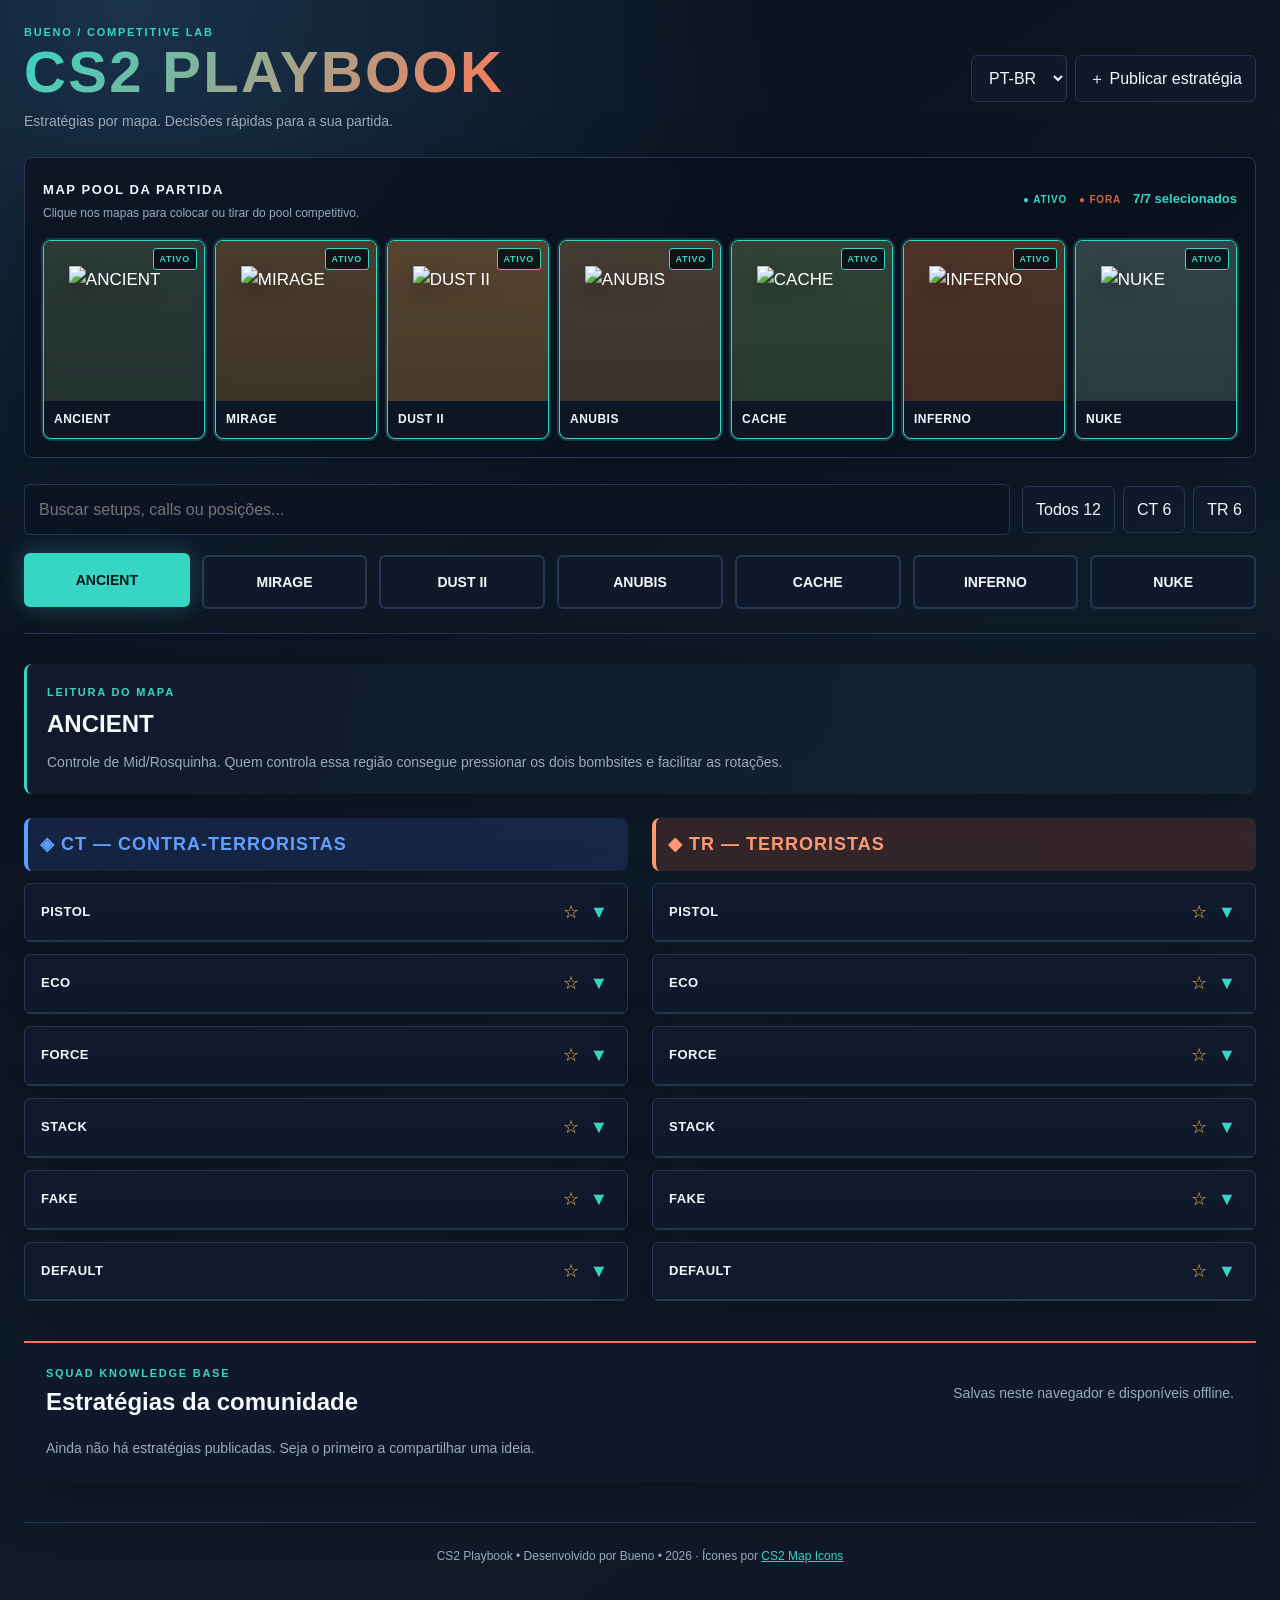
==== cs2-playbook.html @ 83766375 "Preparar site para GitHub Pages" ====
<!DOCTYPE html>
<html lang="pt-BR">
<head>
    <meta charset="UTF-8">
    <meta name="viewport" content="width=device-width, initial-scale=1.0">
    <title>CS2 Playbook</title>
    <style>
        * {
            margin: 0;
            padding: 0;
            box-sizing: border-box;
        }

        :root {
            --bg-dark: #0a0e27;
            --bg-card: #151b35;
            --border-color: #1e2847;
            --accent-blue: #00d4ff;
            --accent-red: #ff3355;
            --text-primary: #e0e0e0;
            --text-secondary: #a0a0a0;
            --ct-color: #4a7bff;
            --tr-color: #ff6b35;
        }

        body {
            font-family: -apple-system, BlinkMacSystemFont, 'Segoe UI', Roboto, Oxygen, Ubuntu, Cantarell, sans-serif;
            background: var(--bg-dark);
            color: var(--text-primary);
            line-height: 1.6;
            min-height: 100vh;
        }

        .container {
            max-width: 1400px;
            margin: 0 auto;
            padding: 24px;
        }

        header {
            margin-bottom: 40px;
            border-bottom: 2px solid var(--border-color);
            padding-bottom: 24px;
        }

        h1 {
            font-size: 32px;
            font-weight: 700;
            margin-bottom: 8px;
            background: linear-gradient(135deg, var(--accent-blue), var(--accent-red));
            -webkit-background-clip: text;
            -webkit-text-fill-color: transparent;
            background-clip: text;
        }

        .subtitle {
            color: var(--text-secondary);
            font-size: 14px;
        }

        .map-selector {
            display: grid;
            grid-template-columns: repeat(auto-fit, minmax(120px, 1fr));
            gap: 12px;
            margin-top: 20px;
        }

        .map-btn {
            padding: 12px 16px;
            background: var(--bg-card);
            border: 2px solid var(--border-color);
            color: var(--text-primary);
            border-radius: 8px;
            cursor: pointer;
            font-size: 14px;
            font-weight: 600;
            transition: all 0.3s ease;
        }

        .map-btn:hover {
            border-color: var(--accent-blue);
            transform: translateY(-2px);
        }

        .map-btn.active {
            background: var(--accent-blue);
            border-color: var(--accent-blue);
            color: var(--bg-dark);
            box-shadow: 0 0 20px rgba(0, 212, 255, 0.3);
        }

        .map-header {
            background: var(--bg-card);
            padding: 20px;
            border-radius: 12px;
            margin-bottom: 24px;
            border-left: 4px solid var(--accent-blue);
        }

        .map-name {
            font-size: 24px;
            font-weight: 700;
            margin-bottom: 8px;
        }

        .map-info {
            color: var(--text-secondary);
            font-size: 14px;
            line-height: 1.6;
        }

        .strategies-container {
            display: grid;
            grid-template-columns: 1fr 1fr;
            gap: 24px;
            margin-bottom: 40px;
        }

        @media (max-width: 1024px) {
            .strategies-container {
                grid-template-columns: 1fr;
            }
        }

        .side-strategies {
            display: flex;
            flex-direction: column;
            gap: 12px;
        }

        .side-header {
            font-size: 18px;
            font-weight: 700;
            padding: 12px;
            border-radius: 8px;
            text-transform: uppercase;
            letter-spacing: 1px;
            display: flex;
            align-items: center;
            gap: 8px;
        }

        .ct-header {
            background: rgba(74, 123, 255, 0.15);
            color: var(--ct-color);
            border-left: 4px solid var(--ct-color);
        }

        .tr-header {
            background: rgba(255, 107, 53, 0.15);
            color: var(--tr-color);
            border-left: 4px solid var(--tr-color);
        }

        .strategy-card {
            background: var(--bg-card);
            border: 1px solid var(--border-color);
            border-radius: 8px;
            overflow: hidden;
            transition: all 0.3s ease;
        }

        .strategy-card:hover {
            border-color: var(--accent-blue);
            transform: translateY(-2px);
        }

        .strategy-header {
            padding: 12px 16px;
            border-bottom: 1px solid var(--border-color);
            display: flex;
            justify-content: space-between;
            align-items: center;
            cursor: pointer;
            user-select: none;
        }

        .strategy-header:hover {
            background: rgba(0, 212, 255, 0.05);
        }

        .strategy-type {
            font-weight: 700;
            font-size: 13px;
            text-transform: uppercase;
            letter-spacing: 0.5px;
        }

        .strategy-toggle {
            width: 24px;
            height: 24px;
            display: flex;
            align-items: center;
            justify-content: center;
            font-size: 18px;
            color: var(--accent-blue);
            transition: transform 0.3s ease;
        }

        .strategy-toggle.open {
            transform: rotate(180deg);
        }

        .strategy-content {
            max-height: 0;
            overflow: hidden;
            transition: max-height 0.3s ease;
            padding: 0 16px;
        }

        .strategy-content.open {
            max-height: 1000px;
            padding: 16px;
        }

        .strategy-section {
            margin-bottom: 12px;
        }

        .section-title {
            font-size: 12px;
            text-transform: uppercase;
            letter-spacing: 0.5px;
            color: var(--accent-blue);
            margin-bottom: 6px;
            font-weight: 700;
        }

        .section-content {
            font-size: 13px;
            color: var(--text-secondary);
            line-height: 1.5;
            margin-left: 12px;
        }

        .setup-box {
            background: rgba(0, 212, 255, 0.05);
            padding: 8px 12px;
            border-left: 2px solid var(--accent-blue);
            border-radius: 4px;
            font-size: 13px;
            font-weight: 600;
            color: var(--text-primary);
            margin: 8px 0;
        }

        .call-box {
            background: rgba(255, 51, 85, 0.05);
            padding: 8px 12px;
            border-left: 2px solid var(--accent-red);
            border-radius: 4px;
            font-size: 13px;
            font-weight: 600;
            color: var(--text-primary);
            margin: 8px 0;
        }

        .bullet-list {
            list-style: none;
            padding-left: 0;
        }

        .bullet-list li {
            padding: 4px 0;
            padding-left: 16px;
            position: relative;
            font-size: 13px;
            color: var(--text-secondary);
        }

        .bullet-list li:before {
            content: "▸";
            position: absolute;
            left: 0;
            color: var(--accent-blue);
        }

        .empty-state {
            text-align: center;
            padding: 60px 20px;
            color: var(--text-secondary);
        }

        .empty-state-icon {
            font-size: 48px;
            margin-bottom: 16px;
            opacity: 0.5;
        }

        .footer {
            text-align: center;
            padding: 24px;
            border-top: 2px solid var(--border-color);
            color: var(--text-secondary);
            font-size: 12px;
            margin-top: 40px;
        }

        :root {
            --bg-dark: #090d1a;
            --bg-card: #111a2c;
            --border-color: #263653;
            --accent-blue: #37d5c3;
            --accent-red: #ff7a59;
            --text-primary: #f4f7fb;
            --text-secondary: #9ba9bd;
            --ct-color: #62a0ff;
            --tr-color: #ff996f;
            --shadow: 0 18px 60px rgba(0, 0, 0, .24);
        }

        body { font-family: "Trebuchet MS", "Segoe UI", sans-serif; background: radial-gradient(circle at 10% 0%, #19324b 0, transparent 34%), linear-gradient(145deg, #080c17, #101b2a 55%, #111827); }
        button, input, textarea, select { font: inherit; }
        button:focus-visible, input:focus-visible, textarea:focus-visible, select:focus-visible { outline: 2px solid var(--accent-blue); outline-offset: 3px; }
        .container { max-width: 1480px; }
        header { border-bottom: 1px solid var(--border-color); }
        h1 { font-size: clamp(32px, 5vw, 58px); letter-spacing: .04em; text-transform: uppercase; }
        .subtitle { max-width: 700px; }
        .topbar, .toolbar, .community-head { display: flex; gap: 12px; align-items: center; justify-content: space-between; flex-wrap: wrap; }
        .topbar { margin-bottom: 24px; }
        .eyebrow { color: var(--accent-blue); font-size: 11px; font-weight: 800; letter-spacing: .16em; text-transform: uppercase; }
        .controls { display: flex; gap: 8px; flex-wrap: wrap; }
        .control, .primary-btn { border: 1px solid var(--border-color); border-radius: 6px; padding: 10px 13px; background: rgba(17, 26, 44, .9); color: var(--text-primary); cursor: pointer; }
        .primary-btn { background: var(--accent-blue); color: #06151a; border-color: var(--accent-blue); font-weight: 800; }
        .control:hover, .primary-btn:hover { transform: translateY(-1px); filter: brightness(1.08); }
        .toolbar { margin: 16px 0 20px; }
        .search { min-width: min(360px, 100%); flex: 1; padding: 12px 14px; border: 1px solid var(--border-color); border-radius: 6px; background: #0c1423; color: var(--text-primary); }
        .map-selector { grid-template-columns: repeat(auto-fit, minmax(130px, 1fr)); }
        .map-btn { border-radius: 6px; background: rgba(17, 26, 44, .8); }
        .map-btn.active { background: var(--accent-blue); box-shadow: 0 0 24px rgba(55, 213, 195, .28); }
        .map-header, .strategy-card, .community-panel { box-shadow: var(--shadow); }
        .map-header { border-left-width: 3px; background: linear-gradient(100deg, rgba(17, 26, 44, .98), rgba(20, 37, 53, .75)); }
        .strategy-card { border-radius: 6px; }
        .strategy-header { padding: 14px 16px; }
        .strategy-card.favorite { border-color: #f5c451; }
        .strategy-card.hidden { display: none; }
        .strategy-meta { display: flex; align-items: center; gap: 8px; }
        .favorite-btn { border: 0; background: transparent; color: #f5c451; cursor: pointer; font-size: 18px; }
        .community-panel { margin-top: 26px; padding: 22px; border-top: 2px solid var(--accent-red); background: rgba(17, 26, 44, .88); }
        .community-list { display: grid; grid-template-columns: repeat(auto-fit, minmax(260px, 1fr)); gap: 12px; margin-top: 16px; }
        .community-card { padding: 15px; border: 1px solid var(--border-color); border-radius: 6px; background: #0d1625; }
        .community-card h3 { color: var(--accent-blue); margin-bottom: 6px; }
        .community-card p { color: var(--text-secondary); font-size: 13px; white-space: pre-wrap; }
        .modal { position: fixed; inset: 0; display: none; place-items: center; padding: 20px; background: rgba(3, 7, 14, .78); z-index: 4; }
        .modal.open { display: grid; }
        .modal-box { width: min(580px, 100%); padding: 24px; border: 1px solid var(--border-color); border-radius: 8px; background: #111a2c; box-shadow: var(--shadow); }
        .form-grid { display: grid; gap: 12px; margin: 18px 0; }
        .form-grid label { display: grid; gap: 6px; color: var(--text-secondary); font-size: 12px; font-weight: 700; text-transform: uppercase; }
        .form-grid input, .form-grid textarea, .form-grid select { width: 100%; padding: 11px; border: 1px solid var(--border-color); border-radius: 5px; background: #0b1321; color: var(--text-primary); }
        .form-grid textarea { min-height: 110px; resize: vertical; }
        .modal-actions { display: flex; justify-content: flex-end; gap: 8px; }
        @media (max-width: 600px) { .container { padding: 16px; } .map-selector { grid-template-columns: repeat(2, 1fr); } .topbar { align-items: flex-start; } }
    </style>
    <link rel="stylesheet" href="style.css">
</head>
<body>
    <div class="container">
        <header>
            <div class="topbar">
                <div>
                    <div class="eyebrow">Bueno / Competitive Lab</div>
                    <h1>CS2 Playbook</h1>
                    <p class="subtitle" id="subtitle">Estratégias por mapa. Decisões rápidas para a sua partida.</p>
                </div>
                <div class="controls">
                    <select class="control" id="language" aria-label="Idioma">
                        <option value="pt">PT-BR</option>
                        <option value="es">ES</option>
                        <option value="en">EN</option>
                    </select>
                    <button class="control" id="communityButton" type="button">＋ <span id="communityLabel">Publicar estratégia</span></button>
                </div>
            </div>
            <section class="map-pool" aria-labelledby="poolTitle">
                <div class="pool-title">
                    <div><strong id="poolTitle">Map pool da partida</strong><span class="pool-hint" id="poolHint">Clique nos mapas para colocar ou tirar do pool competitivo.</span></div>
                    <div class="pool-status"><span class="status-key active-key">● <span id="activeLabel">ATIVO</span></span><span class="status-key out-key">● <span id="outLabel">FORA</span></span><span class="pool-count" id="poolCount">0/7 selecionados</span></div>
                </div>
                <div class="pool-grid" id="poolGrid"></div>
            </section>
            <div class="toolbar">
                <input class="search" id="search" type="search" placeholder="Buscar setups, calls ou posições..." aria-label="Buscar estratégias">
                <div class="controls">
                    <button class="control filter active" data-side="all" type="button">Todos <span class="filter-count">0</span></button>
                    <button class="control filter" data-side="ct" type="button">CT <span class="filter-count">0</span></button>
                    <button class="control filter" data-side="tr" type="button">TR <span class="filter-count">0</span></button>
                </div>
            </div>
            <div class="map-selector" id="mapSelector"></div>
        </header>

        <div id="content">
            <div class="empty-state">
                <div class="empty-state-icon">⌁</div>
                <p id="emptyText">Selecione um mapa para ver as estratégias</p>
            </div>
        </div>

        <section class="community-panel" aria-labelledby="communityTitle">
            <div class="community-head">
                <div><div class="eyebrow">Squad knowledge base</div><h2 id="communityTitle">Estratégias da comunidade</h2></div>
                <span class="subtitle" id="communityHint">Salvas neste navegador e disponíveis offline.</span>
            </div>
            <div class="community-list" id="communityList"></div>
        </section>

        <div class="footer">
            <p>CS2 Playbook • <span id="footerText">Desenvolvido por Bueno</span> • 2026 · Ícones por <a href="https://github.com/MurkyYT/cs2-map-icons" target="_blank" rel="noopener noreferrer">CS2 Map Icons</a></p>
        </div>
    </div>

    <div class="modal" id="communityModal" role="dialog" aria-modal="true" aria-labelledby="modalTitle">
        <div class="modal-box">
            <div class="community-head"><h2 id="modalTitle">Publicar estratégia</h2><button class="control" id="closeModal" type="button">×</button></div>
            <form id="communityForm" class="form-grid">
                <label>Nome da estratégia <input id="strategyName" required maxlength="60" placeholder="Ex.: Anti-rush B" /></label>
                <label>Mapa <select id="strategyMap" required></select></label>
                <label>Lado <select id="strategySide"><option value="ct">CT</option><option value="tr">TR</option></select></label>
                <label>Plano <textarea id="strategyPlan" required maxlength="500" placeholder="Setup, utilitárias, timing e condição de saída..."></textarea></label>
                <div class="modal-actions"><button class="control" id="cancelModal" type="button">Cancelar</button><button class="primary-btn" type="submit">Salvar no banco local</button></div>
            </form>
        </div>
    </div>

    <script>
        const playbook = {
            ancient: {
                name: 'ANCIENT',
                mainPoints: 'Controle de Mid/Donut. Quem controla essa região consegue pressionar os dois bombsites e facilitar as rotações.',
                ct: {
                    pistol: {
                        setup: '2 Mid/Donut + 1 A + 2 B',
                        points: [
                            '2 jogadores entram para pegar Mid rapidamente',
                            '1 A segura entrada/retake',
                            '2 B seguram Cave e entrada principal',
                            'Se ganhar Mid, um CT pode recuar para ajudar A ou B',
                            'Evitar avançar sozinho em Cave'
                        ],
                        call: '2 MID, 1 A, 2 B. Joga pela informação.'
                    },
                    eco: {
                        setup: 'Stack B/Cave',
                        points: [
                            '3 jogadores juntos em B/Cave',
                            '2 jogadores próximos de Donut',
                            'Procurar contato em curta distância',
                            'Se matar o primeiro TR, pegar a arma e recuar',
                            'Não tentar defender o bombsite aberto sozinho'
                        ],
                        variation: '4 jogadores escondidos em B + 1 Donut'
                    },
                    force: {
                        setup: 'Setup agressivo',
                        points: [
                            '3 jogadores pressionam Mid',
                            '2 jogadores seguram B',
                            'Usar SMG/shotgun onde possível',
                            'Procurar primeira kill e transformar em vantagem numérica'
                        ],
                        call: 'MID FORCE — pega primeiro contato e recua'
                    },
                    stack: {
                        setup: 'STACK B — 5 B',
                        points: [
                            '3 escondidos para primeiro contato',
                            '2 preparados para o segundo contato',
                            'Não revelar os 5 jogadores de uma vez',
                            'Se TR não vier B até ~0:45, 1 jogador sai para informação'
                        ]
                    },
                    fake: {
                        setup: 'Fake de B para A',
                        points: [
                            '3 jogadores fazem barulho/utility em B',
                            '2 ficam escondidos',
                            'Após contato, os jogadores de B recuam rapidamente para A',
                            'Objetivo é fazer os TR acreditarem que B está sendo atacado'
                        ]
                    },
                    default: {
                        setup: '2 Mid + 1 A + 2 B',
                        points: [
                            'Mid trabalha informação',
                            'A não entrega kill de graça',
                            'B segura Cave',
                            'Depois de identificar onde estão os CTs, juntar 3 jogadores e executar'
                        ],
                        executions: ['Mid → Donut → A', 'Mid → B', 'Cave → B']
                    }
                },
                tr: {
                    pistol: {
                        setup: '2 Mid + 2 Cave + 1 suporte',
                        points: [
                            'Entrar Mid com flashes',
                            'Depois do controle, juntar 4 jogadores para B',
                            '1 fica segurando rotação/CT'
                        ],
                        call: 'Pega MID, junta B'
                    },
                    eco: {
                        setup: 'Rush B/Cave',
                        points: [
                            '5 jogadores juntos',
                            'Objetivo é eliminar o primeiro CT e pegar arma',
                            'Se conseguir uma kill + arma, parar o rush e jogar o 5v4'
                        ]
                    },
                    force: {
                        setup: 'Fast Mid',
                        points: [
                            '3 Mid',
                            '2 Cave',
                            'Flash para tirar CT de posição',
                            'Procurar primeira kill',
                            'Se Mid abrir, split B'
                        ]
                    },
                    stack: {
                        setup: '5 B',
                        points: [
                            '3 Cave',
                            '2 Mid/entrada B',
                            'Flash inicial',
                            'Entrar todos juntos',
                            'Não separar depois da primeira kill'
                        ]
                    },
                    fake: {
                        setup: 'Fake B → A',
                        points: [
                            '3 jogadores fazem pressão em B',
                            '2 ficam Mid',
                            'Utilizar smoke/flash para simular execução',
                            'CTs devem começar a rotacionar',
                            'Mid entra Donut e A',
                            'Finalizar A com 3–4 jogadores'
                        ]
                    },
                    default: {
                        setup: '2 Mid + 1 A + 2 B',
                        points: [
                            'Mid é prioridade',
                            'Não gastar todas as granadas no início',
                            'Procurar pick',
                            'Depois de ganhar Mid, decidir entre as opções'
                        ],
                        executions: ['Donut → A', 'Mid → B', 'Cave → B']
                    }
                }
            },
            mirage: {
                name: 'MIRAGE',
                mainPoints: 'Mid é o coração do mapa. Window, Connector e Short permitem dividir A, enquanto Apps é a principal pressão sobre B. Mirage apresenta uma das maiores vantagens CT nos dados atuais.',
                ct: {
                    pistol: {
                        setup: '2 Mid + 1 A + 2 B',
                        points: [
                            '1 Window',
                            '1 Connector',
                            '1 A',
                            '2 B',
                            'Não entregar Mid',
                            'Se ganhar Mid, CT ganha informação dos dois lados'
                        ]
                    },
                    eco: {
                        setup: 'Stack B',
                        points: [
                            '4 B',
                            '1 Mid',
                            'Esperar Apps',
                            'Jogar para troca'
                        ]
                    },
                    force: {
                        setup: '3 Mid agressivos',
                        points: [
                            '3 Mid',
                            '1 A',
                            '1 B',
                            'Flash para pegar informação',
                            'Procurar primeiro pick'
                        ]
                    },
                    stack: {
                        setup: '5 B',
                        points: [
                            '3 escondidos B',
                            '2 Apps',
                            'Deixar TR entrar',
                            'Explodir todos juntos'
                        ]
                    },
                    fake: {
                        setup: 'Gamble A',
                        points: [
                            '4 A',
                            '1 B',
                            'Mostrar muita presença A',
                            'Se TR começar B, rotacionar'
                        ]
                    },
                    default: {
                        setup: '1 A + 2 Mid + 2 B',
                        points: [
                            'Window/Connector devem trabalhar informação',
                            'Não avançar sem necessidade',
                            'Guardar smoke para execução'
                        ]
                    }
                },
                tr: {
                    pistol: {
                        setup: '3 Mid + 2 Ramp',
                        points: [
                            'Tomar Mid',
                            '1 entra Connector',
                            '2 Cat',
                            'Ramp entra junto',
                            'Explodir A'
                        ],
                        call: 'Mid → A Split'
                    },
                    eco: {
                        setup: 'Rush B Apps',
                        points: [
                            '5 Apps',
                            'Flash',
                            'Entrar B',
                            'Procurar kill/plant',
                            'Se pegar arma, parar de correr'
                        ]
                    },
                    force: {
                        setup: 'Fast Mid',
                        points: [
                            '4 Mid',
                            '1 Underpass',
                            'Flash Window',
                            'Tomar Mid',
                            'Split A'
                        ]
                    },
                    stack: {
                        setup: '5 A Ramp',
                        points: [
                            'Todos Ramp',
                            'Flash',
                            'Entrada simultânea',
                            'Não parar na Ramp'
                        ]
                    },
                    fake: {
                        setup: 'Fake A → B',
                        points: [
                            '3 Ramp + Mid fazendo barulho',
                            'CTs devem rotacionar',
                            '2 jogadores permanecem Underpass/Apps',
                            'Voltar para B com 4–5'
                        ]
                    },
                    default: {
                        setup: '2 A Ramp + 2 Mid + 1 B Apps',
                        points: [
                            'Mid é prioridade',
                            'A controla Ramp',
                            'B mantém Apps'
                        ],
                        executions: ['Mid → A', 'Apps → B', 'Fake A → B']
                    }
                }
            },
            dust2: {
                name: 'DUST II',
                mainPoints: 'Long, Mid e Cat são as três áreas que mais definem as opções do TR. É um mapa em que AWP e duelos de longa distância têm bastante peso.',
                ct: {
                    pistol: {
                        setup: '1 Long + 2 Mid + 1 Cat + 1 B',
                        points: [
                            'Tem que brigar pela Varanda',
                            'Mid joga para informação',
                            'B não pode morrer sozinho',
                            'Se TR perder Long, CT ganha enorme espaço'
                        ]
                    },
                    eco: {
                        setup: 'Stack B',
                        points: [
                            '4 B',
                            '1 Short/Mid',
                            'Esperar rush',
                            'Utilizar pistolas em curta distância',
                            'Depois pegar armas e recuar'
                        ]
                    },
                    force: {
                        setup: 'Double Long',
                        points: [
                            '2 Long avançam',
                            '2 Mid',
                            '1 B',
                            'Objetivo é impedir controle Long'
                        ]
                    },
                    stack: {
                        setup: '5 B',
                        points: [
                            'Excelente contra B rush',
                            'Não dar kill isolada',
                            'Todos devem jogar próximos'
                        ]
                    },
                    fake: {
                        setup: 'Gamble Long',
                        points: [
                            '3 CTs Long',
                            '2 B',
                            'Fazer pressão Long',
                            'Se TR demonstrar B, rotacionar'
                        ]
                    },
                    default: {
                        setup: '1 Long + 2 Mid/Cat + 1 A + 1 B',
                        points: [
                            'Tem que brigar pela Varanda',
                            'Mid busca informação',
                            'B segura rush'
                        ]
                    }
                },
                tr: {
                    pistol: {
                        setup: '3 Long + 2 Short/Mid',
                        points: [
                            'Ganhar Long',
                            'Flash para entrar',
                            'Plantar A',
                            'Pós-plant espalhado'
                        ],
                        call: 'Long → A'
                    },
                    eco: {
                        setup: 'Rush B',
                        points: [
                            '5 B Tunnels',
                            'Flash',
                            'Entrar rápido',
                            'Plantar',
                            'Tentar pegar armas'
                        ]
                    },
                    force: {
                        setup: 'Fast Long',
                        points: [
                            '4 Long',
                            '1 Short',
                            'Tomar Long',
                            'Smoke CT/Cross',
                            'Executar A'
                        ]
                    },
                    stack: {
                        setup: '5 B',
                        points: [
                            'Todos B Tunnels',
                            'Flash',
                            'Primeiro abre',
                            'Restante troca'
                        ]
                    },
                    fake: {
                        setup: 'Fake Long → B',
                        points: [
                            '3 jogadores Long',
                            '2 ficam Mid',
                            'Fazer CTs rotacionarem',
                            'Recuar Long',
                            'Entrar B'
                        ]
                    },
                    default: {
                        setup: '2 Long + 2 Mid + 1 B',
                        points: [
                            'Long busca controle',
                            'Mid busca pick',
                            'B segura CTs presos no site'
                        ],
                        executions: ['A split', 'B']
                    }
                }
            },
            anubis: {
                name: 'ANUBIS',
                mainPoints: 'Mid/Water e as conexões rápidas entre os lados tornam informação e rotação muito importantes. Anubis também tem forte potencial de ataque pelo lado TR.',
                ct: {
                    pistol: {
                        setup: '2 Mid/Water + 1 A + 2 B',
                        points: [
                            'Entrem para pegar Mid rapidamente',
                            'Um dos jogadores de B pode jogar mais recuado',
                            'Evitar morrer primeiro em Water',
                            'Se houver contato B, rotação rápida'
                        ]
                    },
                    eco: {
                        setup: 'Stack B',
                        points: [
                            '4 B',
                            '1 Mid',
                            'Jogadores B ficam próximos para trocar kills',
                            'Se conseguirem uma arma, recuar'
                        ]
                    },
                    force: {
                        setup: 'Pressão Mid',
                        points: [
                            '3 Mid',
                            '1 A',
                            '1 B',
                            'Procurar primeira kill',
                            'Depois da kill, recuar e jogar 4v5'
                        ]
                    },
                    stack: {
                        setup: '5 B',
                        points: [
                            'Esperar o rush',
                            'Não entregar todos os jogadores de uma vez',
                            'Primeiro contato → todos entram',
                            'Objetivo é destruir o ataque rapidamente'
                        ]
                    },
                    fake: {
                        setup: 'Gamble A → B',
                        points: [
                            '3 CTs mostram presença A',
                            '2 ficam B',
                            'Após perceber pressão TR em A, rotacionar rapidamente',
                            'Usar utility para atrasar a entrada B'
                        ]
                    },
                    default: {
                        setup: '2 Mid + 1 A + 2 B',
                        points: [
                            'Mid disputa informação',
                            'A segura avanço',
                            'B evita push desnecessário',
                            'Após informação, rotacionar um jogador'
                        ]
                    }
                },
                tr: {
                    pistol: {
                        setup: '2 Water + 2 Mid + 1 suporte',
                        points: [
                            'Pegar controle de Mid',
                            'Smoke/flash para cortar CT',
                            'Split A'
                        ],
                        call: 'MID CONTROL, SPLIT A'
                    },
                    eco: {
                        setup: 'Rush B',
                        points: [
                            '5 juntos',
                            'Flash de entrada',
                            'Entrar B imediatamente',
                            'Plantar',
                            'Mesmo que perca, buscar kills/plant'
                        ]
                    },
                    force: {
                        setup: 'Fast Water',
                        points: [
                            '3 Water',
                            '2 Mid',
                            'Tomar espaço rapidamente',
                            'Depois juntar B',
                            'Não ficar parado procurando duelinho'
                        ]
                    },
                    stack: {
                        setup: '5 B',
                        points: [
                            'Todos B',
                            'Utilidade inicial',
                            'Entrada simultânea',
                            '1 jogador procura kill inicial',
                            'Restante troca'
                        ]
                    },
                    fake: {
                        setup: 'Fake B → A',
                        points: [
                            '3 B fazem barulho',
                            '2 Mid',
                            'Esperar CTs mostrarem rotação',
                            'Voltar Mid → A',
                            'Execução rápida'
                        ]
                    },
                    default: {
                        setup: '2 Mid/Water + 1 A + 2 B',
                        points: [
                            'Procurar informação',
                            'Controlar Mid',
                            'Fazer CTs gastarem utility',
                            'Depois escolher A/B'
                        ]
                    }
                }
            },
            cache: {
                name: 'CACHE',
                mainPoints: 'Mid é extremamente importante. A Cache atual entrou na rotação em julho de 2026 e os dados iniciais mostram leve vantagem CT.',
                ct: {
                    pistol: {
                        setup: '2 Mid + 1 A + 2 B',
                        points: [
                            'Pegar contato no Mid',
                            'Um jogador pode avançar para informação',
                            'B joga para troca',
                            'A não deve ficar completamente sozinho sem informação'
                        ]
                    },
                    eco: {
                        setup: '4 B + 1 Mid',
                        points: [
                            'B em posições próximas',
                            'Esperar rush',
                            'Primeiro jogador faz contato',
                            'Os outros entram para troca',
                            'Mid tenta pegar arma de quem passar'
                        ]
                    },
                    force: {
                        setup: 'Agressão Mid',
                        points: [
                            '3 Mid',
                            '1 A',
                            '1 B',
                            'Flash para avançar',
                            'Buscar kill',
                            'Recuar depois da vantagem'
                        ]
                    },
                    stack: {
                        setup: '5 B',
                        points: [
                            'Muito eficiente contra rush B',
                            'Não revelar todos imediatamente',
                            'Primeiro contato → explosão dos 5'
                        ]
                    },
                    fake: {
                        setup: 'Gamble A',
                        points: [
                            '3 jogadores fazem pressão A',
                            '2 seguram B',
                            'Se os TRs mostrarem presença A, recuar e preparar retake/rotação',
                            'Se houver silêncio, voltar para setup padrão'
                        ]
                    },
                    default: {
                        setup: '2 Mid + 1 A + 2 B',
                        points: [
                            'Não entregar o Mid',
                            'Não entregar Highway gratuitamente',
                            'Após identificar o lado TR, ajustar setup'
                        ]
                    }
                },
                tr: {
                    pistol: {
                        setup: '2 Mid + 2 A Main + 1 suporte',
                        points: [
                            'Tomar Mid',
                            'Smoke/flash',
                            'Split A por Mid + A Main'
                        ],
                        call: 'Mid → A'
                    },
                    eco: {
                        setup: 'Rush B',
                        points: [
                            '5 B',
                            'Utilidade curta',
                            'Entrar rápido',
                            'Não parar para procurar kills',
                            'Plantou = espalhar para pós-plant'
                        ]
                    },
                    force: {
                        setup: 'Fast Mid',
                        points: [
                            '3 Mid',
                            '2 A Main',
                            'Tomar Mid',
                            'Se ganhar espaço → A',
                            'Se perder Mid → voltar e executar B'
                        ]
                    },
                    stack: {
                        setup: '5 A',
                        points: [
                            'A Main',
                            'Flash',
                            'Entrar todos',
                            'Um jogador abre, quatro trocam'
                        ]
                    },
                    fake: {
                        setup: 'Fake A → B',
                        points: [
                            '3 A Main',
                            '2 Mid',
                            'Fazer CTs gastarem utility/rotacionarem',
                            'Recuar',
                            'B com 4–5 jogadores'
                        ]
                    },
                    default: {
                        setup: '2 Mid / 2 A / 1 B',
                        points: [
                            'Mid busca controle',
                            'A segura espaço',
                            'B trabalha informação'
                        ],
                        executions: ['Mid + A → A', 'Mid + B → B']
                    }
                }
            },
            inferno: {
                name: 'INFERNO',
                mainPoints: 'Banana é o território mais importante para o B, enquanto Mid/Apps define boa parte das execuções A. Utility e timing têm muito peso.',
                ct: {
                    pistol: {
                        setup: '2 Banana + 2 Mid + 1 B',
                        points: [
                            '2 Banana brigam pelo espaço',
                            '2 Mid/Apps',
                            '1 B',
                            'Depois da primeira informação, ajustar'
                        ]
                    },
                    eco: {
                        setup: '4 B',
                        points: [
                            'Esperar rush',
                            'Jogar próximos',
                            'SMG/shotgun se disponível',
                            'Procurar troca'
                        ]
                    },
                    force: {
                        setup: 'Banana agressiva',
                        points: [
                            '3 Banana',
                            '2 A',
                            'Procurar primeira kill',
                            'Depois recuar'
                        ]
                    },
                    stack: {
                        setup: '5 B',
                        points: [
                            'Muito forte contra B rush',
                            'Jogar escondido',
                            'Esperar entrada',
                            'Não morrer sozinho'
                        ]
                    },
                    fake: {
                        setup: 'Gamble B',
                        points: [
                            '4 B',
                            '1 A',
                            'Mostrar presença B',
                            'Se TR não aparecer, 2–3 retornam A'
                        ]
                    },
                    default: {
                        setup: '2 Banana + 1 Arch/CT + 2 A',
                        points: [
                            'Tem que brigar pela Banana',
                            'A joga passivo',
                            'Evitar morrer Apps',
                            'Guardar utility para impedir execução'
                        ]
                    }
                },
                tr: {
                    pistol: {
                        setup: '4 Banana + 1 Mid/Apps',
                        points: [
                            'Flash',
                            'Entrar B',
                            'Plantar',
                            'Pós-plant jogar retake difícil para CT'
                        ],
                        call: 'Banana Rush'
                    },
                    eco: {
                        setup: '5 Apps',
                        points: [
                            'Entrar Apartments',
                            'Procurar kills',
                            'Se matar A player, pegar arma',
                            'Evitar ficar espalhado'
                        ]
                    },
                    force: {
                        setup: 'Fast Banana',
                        points: [
                            '5 Banana',
                            'Utilidade rápida',
                            'Se ganhar Banana → B',
                            'Se CTs estiverem muito fortes → recuar e fazer A'
                        ]
                    },
                    stack: {
                        setup: '5 A',
                        points: [
                            '3 Apps',
                            '2 Mid',
                            'Executar A rapidamente',
                            'Não deixar CTs reorganizarem'
                        ]
                    },
                    fake: {
                        setup: 'Fake B → A',
                        points: [
                            '4 Banana',
                            'Molotov/smoke para parecer execução',
                            'Recuar',
                            '3–4 jogadores fazem A'
                        ]
                    },
                    default: {
                        setup: '2 Banana + 2 Mid + 1 Apps',
                        points: [
                            'Banana lentamente',
                            'Mid busca informação',
                            'Apps controla espaço'
                        ],
                        executions: ['B split', 'A Short/Long', 'A Apps']
                    }
                }
            },
            nuke: {
                name: 'NUKE',
                mainPoints: 'Nuke depende muito de controle de Outside e das rotações verticais. É um mapa naturalmente mais favorável ao CT, então o TR precisa conquistar espaço sem perder jogadores gratuitamente.',
                ct: {
                    pistol: {
                        setup: '1 Outside + 2 Ramp + 2 A/Hut',
                        points: [
                            'Outside pega informação',
                            'Ramp controla acesso ao Lower',
                            '2 jogadores protegem A',
                            'Evitar avançar demais Outside'
                        ]
                    },
                    eco: {
                        setup: 'Stack Ramp',
                        points: [
                            '4 Ramp',
                            '1 Outside',
                            'Esperar entrada',
                            'Jogar em curta distância'
                        ]
                    },
                    force: {
                        setup: 'Agressão Outside',
                        points: [
                            '3 Outside',
                            '1 Ramp',
                            '1 A',
                            'Procurar primeira kill',
                            'Recuar'
                        ]
                    },
                    stack: {
                        setup: '5 Ramp',
                        points: [
                            'Todos Ramp',
                            'Esperar descida',
                            'Primeiro contato → todos atacam',
                            'Excelente contra execução Lower'
                        ]
                    },
                    fake: {
                        setup: 'Gamble Lower',
                        points: [
                            '4 jogadores preparados para Lower',
                            '1 A',
                            'Se TR demonstrar Outside/Ramp, ajustar',
                            'Objetivo é fazer o TR acreditar que Lower está aberto'
                        ]
                    },
                    default: {
                        setup: '1 Outside + 2 A + 2 Ramp/Lower',
                        points: [
                            'Outside busca informação',
                            'Ramp controla descida',
                            'A segura Hut/Squeaky',
                            'Não dar pick gratuito Outside'
                        ]
                    }
                },
                tr: {
                    pistol: {
                        setup: '3 Outside + 2 Ramp',
                        points: [
                            'Tomar Outside',
                            'Entrar Secret',
                            'Descer B',
                            'Plantar',
                            '1 jogador fica controlando rotação'
                        ],
                        call: 'Outside → Secret → B'
                    },
                    eco: {
                        setup: 'Rush Ramp',
                        points: [
                            '5 Ramp',
                            'Flash',
                            'Descer juntos',
                            'Buscar kills',
                            'Plantar se possível'
                        ]
                    },
                    force: {
                        setup: 'Fast Outside',
                        points: [
                            '3 Outside',
                            '2 Hut',
                            'Tomar Secret',
                            'Fazer split B'
                        ]
                    },
                    stack: {
                        setup: '5 Ramp',
                        points: [
                            'Todos Ramp',
                            'Flash',
                            'Entrar juntos',
                            'Primeiro jogador abre',
                            'Restante troca'
                        ]
                    },
                    fake: {
                        setup: 'Fake Outside → A',
                        points: [
                            '3 Outside',
                            '2 Hut/Squeaky',
                            'Fazer CTs acreditarem em B',
                            'Recuar Secret',
                            'Entrar A pelo Hut/Squeaky'
                        ]
                    },
                    default: {
                        setup: '3 Outside + 1 Ramp + 1 Lobby',
                        points: [
                            'Outside busca controle',
                            'Ramp busca informação',
                            'Lobby mantém pressão A'
                        ],
                        executions: ['Outside → Secret → B', 'Ramp → B', 'Fake B → A']
                    }
                }
            }
        };

        const maps = Object.values(playbook);
        const strategyTypes = ['pistol', 'eco', 'force', 'stack', 'fake', 'default'];
        const state = { language: localStorage.getItem('cs2-language') || 'pt', map: 'ancient', side: 'all', query: '', pool: new Set(JSON.parse(localStorage.getItem('cs2-map-pool') || JSON.stringify(Object.keys(playbook)))) };
        if (!state.pool.size) state.pool.add('ancient');
        if (!state.pool.has(state.map)) state.map = [...state.pool][0];
        const favorites = new Set(JSON.parse(localStorage.getItem('cs2-favorites') || '[]'));
        const i18n = {
            pt: { subtitle: 'Estratégias por mapa. Decisões rápidas para a sua partida.', publish: 'Publicar estratégia', all: 'Todos', empty: 'Selecione um mapa para ver as estratégias', community: 'Estratégias da comunidade', hint: 'Salvas neste navegador e disponíveis offline.', poolTitle: 'Map pool da partida', poolHint: 'Clique nos mapas para colocar ou tirar do pool competitivo.', active: 'ATIVO', out: 'FORA', call: 'Call', variation: 'Variação', executions: 'Execuções', ct: 'Contra-terroristas', tr: 'Terroristas', saved: 'Estratégia salva no banco local', noCommunity: 'Ainda não há estratégias publicadas. Seja o primeiro a compartilhar uma ideia.' },
            es: { subtitle: 'Estrategias por mapa. Decisiones rápidas para tu partida.', publish: 'Publicar estrategia', all: 'Todos', empty: 'Selecciona un mapa para ver las estrategias', community: 'Estrategias de la comunidad', hint: 'Guardadas en este navegador y disponibles sin conexión.', poolTitle: 'Map pool de la partida', poolHint: 'Haz clic en los mapas para incluirlos o quitarlos del pool competitivo.', active: 'ACTIVO', out: 'FUERA', call: 'Call', variation: 'Variación', executions: 'Ejecuciones', ct: 'Contra-terroristas', tr: 'Terroristas', saved: 'Estrategia guardada en la base local', noCommunity: 'Todavía no hay estrategias publicadas. Sé el primero en compartir una idea.' },
            en: { subtitle: 'Strategies by map. Fast decisions for your next match.', publish: 'Publish strategy', all: 'All', empty: 'Select a map to view strategies', community: 'Community strategies', hint: 'Saved in this browser and available offline.', poolTitle: 'Match map pool', poolHint: 'Click maps to add or remove them from the competitive pool.', active: 'ACTIVE', out: 'OUT', call: 'Call', variation: 'Variation', executions: 'Executions', ct: 'Counter-terrorists', tr: 'Terrorists', saved: 'Strategy saved to the local database', noCommunity: 'No strategies yet. Be the first to share an idea.' }
        };
        const mapLabels = { ancient: { pt: 'ANCIENT', es: 'ANCIENT', en: 'ANCIENT' }, mirage: { pt: 'MIRAGE', es: 'MIRAGE', en: 'MIRAGE' }, dust2: { pt: 'DUST II', es: 'DUST II', en: 'DUST II' }, anubis: { pt: 'ANUBIS', es: 'ANUBIS', en: 'ANUBIS' }, cache: { pt: 'CACHE', es: 'CACHE', en: 'CACHE' }, inferno: { pt: 'INFERNO', es: 'INFERNO', en: 'INFERNO' }, nuke: { pt: 'NUKE', es: 'NUKE', en: 'NUKE' } };
        const mapImages = { ancient: 'https://raw.githubusercontent.com/MurkyYT/cs2-map-icons/main/images/de_ancient.png', mirage: 'https://raw.githubusercontent.com/MurkyYT/cs2-map-icons/main/images/de_mirage.png', dust2: 'https://raw.githubusercontent.com/MurkyYT/cs2-map-icons/main/images/de_dust2.png', anubis: 'https://raw.githubusercontent.com/MurkyYT/cs2-map-icons/main/images/de_anubis.png', cache: 'https://raw.githubusercontent.com/MurkyYT/cs2-map-icons/main/images/de_cache.png', inferno: 'https://raw.githubusercontent.com/MurkyYT/cs2-map-icons/main/images/de_inferno.png', nuke: 'https://raw.githubusercontent.com/MurkyYT/cs2-map-icons/main/images/de_nuke.png' };
        const mapTones = { ancient: '#34453f', mirage: '#5a4834', dust2: '#695137', anubis: '#55473a', cache: '#3b503f', inferno: '#603c2d', nuke: '#3d5154' };
        const ptCallouts = {
            ancient: { Donut: 'Rosquinha', Cave: 'Escuro' },
            mirage: { Underpass: 'Caverna', Connector: 'Liga', Window: 'Janela' },
            dust2: { Long: 'Varanda', Cat: 'Rampa', Short: 'Rampa' },
            cache: { Highway: 'Xaromba' }
        };
        const text = value => {
            let result = String(value);
            if (state.language === 'pt') {
                const callouts = ptCallouts[state.map] || {};
                Object.entries(callouts).forEach(([source, callout]) => {
                    result = result.replace(new RegExp(`\\b${source}\\b`, 'g'), callout);
                });
            }
            return result.replace(/</g, '&lt;').replace(/>/g, '&gt;').replace(/"/g, '&quot;');
        };
        const t = key => i18n[state.language][key];
        const mapKey = map => Object.keys(playbook).find(key => playbook[key] === map) || map;

        function renderPool() {
            const poolGrid = document.getElementById('poolGrid');
            poolGrid.innerHTML = maps.map(map => { const key = mapKey(map); const selected = state.pool.has(key); return `<button class="pool-map ${selected ? 'selected' : 'banned'}" data-pool-map="${key}" type="button" aria-pressed="${selected}"><span class="pool-image" style="--map-image: url('${mapImages[key]}'); --map-tone: ${mapTones[key]}"><img src="${mapImages[key]}" alt="${mapLabels[key][state.language]}" loading="lazy"><span class="pool-state">${selected ? t('active') : t('out')}</span></span><span class="pool-map-name">${mapLabels[key][state.language]}</span></button>`; }).join('');
            document.getElementById('poolCount').textContent = `${state.pool.size}/${maps.length} ${state.language === 'en' ? 'selected' : state.language === 'es' ? 'seleccionados' : 'selecionados'}`;
            poolGrid.querySelectorAll('[data-pool-map]').forEach(button => button.addEventListener('click', () => { const key = button.dataset.poolMap; if (state.pool.has(key) && state.pool.size === 1) return; state.pool.has(key) ? state.pool.delete(key) : state.pool.add(key); localStorage.setItem('cs2-map-pool', JSON.stringify([...state.pool])); if (!state.pool.has(state.map)) state.map = [...state.pool][0]; renderPool(); renderMapSelector(); renderMap(); }));
        }

        function renderMapSelector() {
            document.getElementById('mapSelector').innerHTML = maps.filter(map => state.pool.has(mapKey(map))).map(map => { const key = mapKey(map); return `<button class="map-btn ${key === state.map ? 'active' : ''}" data-map="${key}" type="button">${mapLabels[key][state.language]}</button>`; }).join('');
            document.querySelectorAll('.map-btn').forEach(button => button.addEventListener('click', () => { state.map = button.dataset.map; renderMapSelector(); renderMap(); }));
        }

        function createStrategyCard(side, strategyType, strategyData) {
            const id = `${state.map}-${side}-${strategyType}`;
            let content = strategyData.setup ? `<div class="setup-box">${text(strategyData.setup)}</div>` : '';
            if (strategyData.points) content += `<ul class="bullet-list">${strategyData.points.map(point => `<li>${text(point)}</li>`).join('')}</ul>`;
            if (strategyData.call) content += `<div class="call-box"><strong>${t('call')}:</strong> ${text(strategyData.call)}</div>`;
            if (strategyData.variation) content += `<div class="setup-box"><strong>${t('variation')}:</strong> ${text(strategyData.variation)}</div>`;
            if (strategyData.executions) content += `<div class="setup-box"><strong>${t('executions')}:</strong><ul class="bullet-list">${strategyData.executions.map(item => `<li>${text(item)}</li>`).join('')}</ul></div>`;
            return `<div class="strategy-card ${favorites.has(id) ? 'favorite' : ''}" data-side="${side}" data-search="${text([strategyType, strategyData.setup, ...(strategyData.points || [])].join(' ')).toLowerCase()}"><div class="strategy-header" data-toggle><span class="strategy-type">${strategyType.toUpperCase()}</span><span class="strategy-meta"><button class="favorite-btn" data-favorite="${id}" type="button" aria-label="Favoritar">${favorites.has(id) ? '★' : '☆'}</button><span class="strategy-toggle">▼</span></span></div><div class="strategy-content">${content}</div></div>`;
        }

        function renderMap() {
            const mapData = playbook[state.map];
            document.getElementById('content').innerHTML = `<div class="map-header"><div class="eyebrow">${state.language === 'en' ? 'Map read' : state.language === 'es' ? 'Lectura del mapa' : 'Leitura do mapa'}</div><div class="map-name">${mapLabels[state.map][state.language]}</div><div class="map-info">${text(mapData.mainPoints)}</div></div><div class="strategies-container"><div class="side-strategies"><div class="side-header ct-header">◈ CT — ${t('ct')}</div>${strategyTypes.map(type => createStrategyCard('ct', type, mapData.ct[type])).join('')}</div><div class="side-strategies"><div class="side-header tr-header">◆ TR — ${t('tr')}</div>${strategyTypes.map(type => createStrategyCard('tr', type, mapData.tr[type])).join('')}</div></div>`;
            document.querySelectorAll('[data-toggle]').forEach(header => header.addEventListener('click', event => { if (event.target.closest('[data-favorite]')) return; header.nextElementSibling.classList.toggle('open'); header.querySelector('.strategy-toggle').classList.toggle('open'); }));
            document.querySelectorAll('[data-favorite]').forEach(button => button.addEventListener('click', () => { const id = button.dataset.favorite; favorites.has(id) ? favorites.delete(id) : favorites.add(id); localStorage.setItem('cs2-favorites', JSON.stringify([...favorites])); renderMap(); applyFilters(); }));
            applyFilters();
        }

        function applyFilters() { const cards = [...document.querySelectorAll('.strategy-card')]; cards.forEach(card => card.classList.toggle('hidden', (state.side !== 'all' && card.dataset.side !== state.side) || (state.query && !card.dataset.search.includes(state.query)))); document.querySelectorAll('.filter').forEach(button => { const side = button.dataset.side; const visible = cards.filter(card => !card.classList.contains('hidden') && (side === 'all' || card.dataset.side === side)).length; const count = button.querySelector('.filter-count'); if (count) count.textContent = visible; }); }
        async function renderCommunity() { let entries = JSON.parse(localStorage.getItem('cs2-community') || '[]'); try { const response = await fetch('/api/strategies'); if (response.ok) entries = await response.json(); } catch (_) { /* arquivo aberto diretamente usa o banco local */ } document.getElementById('communityList').innerHTML = entries.length ? entries.map(item => `<article class="community-card"><h3>${text(item.name)}</h3><small>${text(mapLabels[item.map][state.language])} · ${text(item.side.toUpperCase())}</small><p>${text(item.plan)}</p></article>`).join('') : `<p class="subtitle">${t('noCommunity')}</p>`; }
        function updateLanguage() { const language = i18n[state.language]; document.documentElement.lang = state.language === 'pt' ? 'pt-BR' : state.language; document.getElementById('subtitle').textContent = language.subtitle; document.getElementById('communityLabel').textContent = language.publish; document.getElementById('communityTitle').textContent = language.community; document.getElementById('communityHint').textContent = language.hint; document.getElementById('poolTitle').textContent = language.poolTitle; document.getElementById('poolHint').textContent = language.poolHint; document.getElementById('activeLabel').textContent = language.active; document.getElementById('outLabel').textContent = language.out; document.querySelectorAll('.filter')[0].childNodes[0].textContent = `${language.all} `; renderPool(); renderMapSelector(); renderMap(); renderCommunity(); }

        document.getElementById('language').value = state.language;
        document.getElementById('language').addEventListener('change', event => { state.language = event.target.value; localStorage.setItem('cs2-language', state.language); updateLanguage(); });
        document.getElementById('search').addEventListener('input', event => { state.query = event.target.value.toLowerCase().trim(); applyFilters(); });
        document.querySelectorAll('.filter').forEach(button => button.addEventListener('click', () => { document.querySelectorAll('.filter').forEach(item => item.classList.remove('active')); button.classList.add('active'); state.side = button.dataset.side; applyFilters(); }));
        const modal = document.getElementById('communityModal');
        const closeModal = () => modal.classList.remove('open');
        document.getElementById('communityButton').addEventListener('click', () => modal.classList.add('open'));
        document.getElementById('closeModal').addEventListener('click', closeModal); document.getElementById('cancelModal').addEventListener('click', closeModal);
        document.getElementById('strategyMap').innerHTML = maps.map(map => { const key = mapKey(map); return `<option value="${key}">${mapLabels[key].pt}</option>`; }).join('');
        document.getElementById('communityForm').addEventListener('submit', async event => { event.preventDefault(); const item = { name: document.getElementById('strategyName').value, map: document.getElementById('strategyMap').value, side: document.getElementById('strategySide').value, plan: document.getElementById('strategyPlan').value }; let savedInApi = false; try { const response = await fetch('/api/strategies', { method: 'POST', headers: { 'Content-Type': 'application/json' }, body: JSON.stringify(item) }); savedInApi = response.ok; } catch (_) { /* arquivo aberto diretamente usa o banco local */ } if (!savedInApi) { const entries = JSON.parse(localStorage.getItem('cs2-community') || '[]'); entries.unshift(item); localStorage.setItem('cs2-community', JSON.stringify(entries)); } event.target.reset(); closeModal(); renderCommunity(); });
        updateLanguage();
    </script>
</body>
</html>
---- style.css ----
* { box-sizing: border-box; }
:root { --bg-dark:#090d1a; --bg-card:#111a2c; --border-color:#263653; --accent-blue:#37d5c3; --accent-red:#ff7a59; --text-primary:#f4f7fb; --text-secondary:#9ba9bd; --ct-color:#62a0ff; --tr-color:#ff996f; --shadow:0 18px 60px rgba(0,0,0,.24); }
html { scroll-behavior:smooth; }
body { margin:0; min-width:320px; font-family:"Trebuchet MS","Segoe UI",sans-serif; background:radial-gradient(circle at 10% 0%,#19324b 0,transparent 34%),linear-gradient(145deg,#080c17,#101b2a 55%,#111827); color:var(--text-primary); line-height:1.6; }
button,input,textarea,select { font:inherit; }
button:focus-visible,input:focus-visible,textarea:focus-visible,select:focus-visible { outline:2px solid var(--accent-blue); outline-offset:3px; }
.container { width:min(1480px,100%); margin:0 auto; padding:24px; }
header { margin-bottom:30px; border-bottom:1px solid var(--border-color); padding-bottom:24px; }
.topbar,.toolbar,.community-head { display:flex; gap:12px; align-items:center; justify-content:space-between; flex-wrap:wrap; }
.topbar { margin-bottom:24px; }
.eyebrow { color:var(--accent-blue); font-size:11px; font-weight:800; letter-spacing:.16em; text-transform:uppercase; }
h1 { margin:0 0 8px; font-size:clamp(32px,5vw,58px); letter-spacing:.04em; line-height:1.05; text-transform:uppercase; background:linear-gradient(135deg,var(--accent-blue),var(--accent-red)); -webkit-background-clip:text; -webkit-text-fill-color:transparent; }
h2 { margin:0; }
.subtitle { max-width:700px; color:var(--text-secondary); font-size:14px; }
.controls { display:flex; gap:8px; flex-wrap:wrap; }
.control,.primary-btn { border:1px solid var(--border-color); border-radius:6px; padding:10px 13px; background:rgba(17,26,44,.9); color:var(--text-primary); cursor:pointer; }
.primary-btn { background:var(--accent-blue); color:#06151a; border-color:var(--accent-blue); font-weight:800; }
.control,.primary-btn,.map-btn,.pool-map { transition:transform .22s cubic-bezier(.2,.8,.2,1), box-shadow .22s ease, border-color .22s ease, filter .22s ease; }
.control:hover,.primary-btn:hover { transform:translateY(-2px) scale(1.025); filter:brightness(1.08); box-shadow:0 8px 22px rgba(0,0,0,.2); }
.toolbar { margin:16px 0 20px; }
.search { min-width:min(360px,100%); flex:1; padding:12px 14px; border:1px solid var(--border-color); border-radius:6px; background:#0c1423; color:var(--text-primary); }
.map-selector { display:grid; grid-template-columns:repeat(auto-fit,minmax(130px,1fr)); gap:12px; margin-top:20px; }
.map-btn { min-height:54px; padding:12px 16px; background:rgba(17,26,44,.8); border:2px solid var(--border-color); border-radius:6px; color:var(--text-primary); cursor:pointer; font-size:14px; font-weight:700; transition:.2s; }
.map-btn:hover,.map-btn.active { border-color:var(--accent-blue); transform:translateY(-2px); }
.map-btn.active { background:var(--accent-blue); color:#06151a; box-shadow:0 0 24px rgba(55,213,195,.28); }
.map-pool { margin:22px 0 26px; padding:18px; border:1px solid var(--border-color); border-radius:8px; background:rgba(9,16,29,.72); box-shadow:var(--shadow); }
.pool-title { display:flex; justify-content:space-between; align-items:center; gap:18px; margin-bottom:16px; }
.pool-title strong { font-size:13px; letter-spacing:.12em; text-transform:uppercase; }
.pool-hint { display:block; margin-top:3px; color:var(--text-secondary); font-size:12px; }
.pool-status { display:flex; align-items:center; justify-content:flex-end; gap:12px; flex-wrap:wrap; }
.status-key { font-size:10px; font-weight:800; letter-spacing:.08em; }
.active-key { color:var(--accent-blue); }
.out-key { color:var(--accent-red); opacity:.8; }
.pool-count { color:var(--accent-blue); font-size:13px; font-weight:800; }
.pool-grid { display:grid; grid-template-columns:repeat(7,minmax(90px,1fr)); gap:10px; }
.pool-map { overflow:hidden; padding:0; border:1px solid var(--border-color); border-radius:8px; background:#0d1625; color:var(--text-primary); cursor:pointer; text-align:left; }
.pool-map:hover { transform:translateY(-4px) scale(1.035); border-color:var(--accent-blue); box-shadow:0 12px 26px rgba(0,0,0,.3); z-index:1; }
.pool-image { display:grid; position:relative; aspect-ratio:1/1; place-items:center; overflow:hidden; padding:12px; background:var(--map-tone); isolation:isolate; }
.pool-image:before { position:absolute; inset:-16px; z-index:-1; content:""; background-image:linear-gradient(rgba(5,11,17,.2),rgba(5,11,17,.45)),var(--map-image); background-position:center; background-size:cover; filter:blur(12px) saturate(1.15); opacity:.8; transform:scale(1.08); }
.pool-map img { display:block; width:76%; height:76%; object-fit:contain; filter:drop-shadow(0 8px 10px rgba(0,0,0,.4)) saturate(.86) brightness(.9); transition:filter .22s ease, transform .22s ease; }
.pool-map:hover img,.pool-map.selected img { filter:drop-shadow(0 10px 13px rgba(0,0,0,.46)) saturate(1.08) brightness(1.04); transform:scale(1.06); }
.pool-map-name { display:block; padding:9px 10px; font-size:12px; font-weight:800; letter-spacing:.04em; }
.pool-state { position:absolute; right:7px; top:7px; display:block; padding:3px 6px; border:1px solid currentColor; border-radius:3px; background:rgba(4,10,18,.82); color:var(--accent-blue); font-size:9px; font-weight:900; letter-spacing:.08em; }
.pool-map.selected { border-color:var(--accent-blue); box-shadow:0 0 0 2px rgba(55,213,195,.22); }
.pool-map.banned { opacity:.42; filter:grayscale(1); }
.pool-map.banned .pool-state { color:var(--accent-red); }
.map-header { margin-bottom:24px; padding:20px; border-left:3px solid var(--accent-blue); border-radius:8px; background:linear-gradient(100deg,rgba(17,26,44,.98),rgba(20,37,53,.75)); box-shadow:var(--shadow); }
.map-name { margin:3px 0 8px; font-size:24px; font-weight:700; }
.map-info { color:var(--text-secondary); font-size:14px; }
.strategies-container { display:grid; grid-template-columns:1fr 1fr; gap:24px; margin-bottom:40px; }
.side-strategies { display:flex; flex-direction:column; gap:12px; }
.side-header { display:flex; align-items:center; gap:8px; padding:12px; border-radius:8px; font-size:18px; font-weight:700; letter-spacing:1px; text-transform:uppercase; }
.ct-header { background:rgba(74,123,255,.15); color:var(--ct-color); border-left:4px solid var(--ct-color); }
.tr-header { background:rgba(255,107,53,.15); color:var(--tr-color); border-left:4px solid var(--tr-color); }
.strategy-card { overflow:hidden; border:1px solid var(--border-color); border-radius:6px; background:var(--bg-card); box-shadow:var(--shadow); transition:.2s; }
.strategy-card:hover { border-color:var(--accent-blue); transform:translateY(-2px); }
.strategy-card.hidden { display:none; }
.strategy-card.favorite { border-color:#f5c451; }
.strategy-header { display:flex; align-items:center; justify-content:space-between; padding:14px 16px; border-bottom:1px solid var(--border-color); cursor:pointer; user-select:none; }
.strategy-header:hover { background:rgba(55,213,195,.05); }
.strategy-type { font-size:13px; font-weight:700; letter-spacing:.5px; }
.strategy-meta { display:flex; align-items:center; gap:8px; }
.strategy-toggle { display:flex; align-items:center; justify-content:center; width:24px; height:24px; color:var(--accent-blue); font-size:18px; transition:.3s; }
.strategy-toggle.open { transform:rotate(180deg); }
.favorite-btn { border:0; background:transparent; color:#f5c451; cursor:pointer; font-size:18px; }
.strategy-content { max-height:0; overflow:hidden; padding:0 16px; transition:max-height .3s,padding .3s; }
.strategy-content.open { max-height:1000px; padding:16px; }
.setup-box,.call-box { margin:8px 0; padding:8px 12px; border-radius:4px; font-size:13px; font-weight:600; }
.setup-box { border-left:2px solid var(--accent-blue); background:rgba(55,213,195,.05); }
.call-box { border-left:2px solid var(--accent-red); background:rgba(255,51,85,.05); }
.bullet-list { list-style:none; margin:0; padding:0; }
.bullet-list li { position:relative; padding:4px 0 4px 16px; color:var(--text-secondary); font-size:13px; }
.bullet-list li:before { content:"▸"; position:absolute; left:0; color:var(--accent-blue); }
.community-panel { margin-top:26px; padding:22px; border-top:2px solid var(--accent-red); background:rgba(17,26,44,.88); box-shadow:var(--shadow); }
.community-list { display:grid; grid-template-columns:repeat(auto-fit,minmax(260px,1fr)); gap:12px; margin-top:16px; }
.community-card { padding:15px; border:1px solid var(--border-color); border-radius:6px; background:#0d1625; }
.community-card h3 { margin:0 0 6px; color:var(--accent-blue); }
.community-card p { color:var(--text-secondary); font-size:13px; white-space:pre-wrap; }
.modal { position:fixed; inset:0; display:none; place-items:center; padding:20px; background:rgba(3,7,14,.78); z-index:4; }
.modal.open { display:grid; }
.modal-box { width:min(580px,100%); padding:24px; border:1px solid var(--border-color); border-radius:8px; background:#111a2c; box-shadow:var(--shadow); }
.form-grid { display:grid; gap:12px; margin:18px 0; }
.form-grid label { display:grid; gap:6px; color:var(--text-secondary); font-size:12px; font-weight:700; text-transform:uppercase; }
.form-grid input,.form-grid textarea,.form-grid select { width:100%; padding:11px; border:1px solid var(--border-color); border-radius:5px; background:#0b1321; color:var(--text-primary); }
.form-grid textarea { min-height:110px; resize:vertical; }
.modal-actions { display:flex; justify-content:flex-end; gap:8px; }
.empty-state { padding:60px 20px; color:var(--text-secondary); text-align:center; }
.empty-state-icon { margin-bottom:16px; font-size:48px; opacity:.5; }
.footer { margin-top:40px; padding:24px; border-top:1px solid var(--border-color); color:var(--text-secondary); font-size:12px; text-align:center; }
.footer a { color:var(--accent-blue); }
@media (max-width:1024px) { .strategies-container { grid-template-columns:1fr; } .pool-grid { grid-template-columns:repeat(4,1fr); } }
@media (max-width:600px) { .container { padding:16px; } h1 { font-size:36px; } .map-selector { grid-template-columns:repeat(2,1fr); } .pool-grid { grid-template-columns:repeat(2,1fr); } .pool-title { align-items:flex-start; flex-direction:column; } .pool-status { justify-content:flex-start; } .search { min-width:100%; } .strategies-container { gap:16px; } }
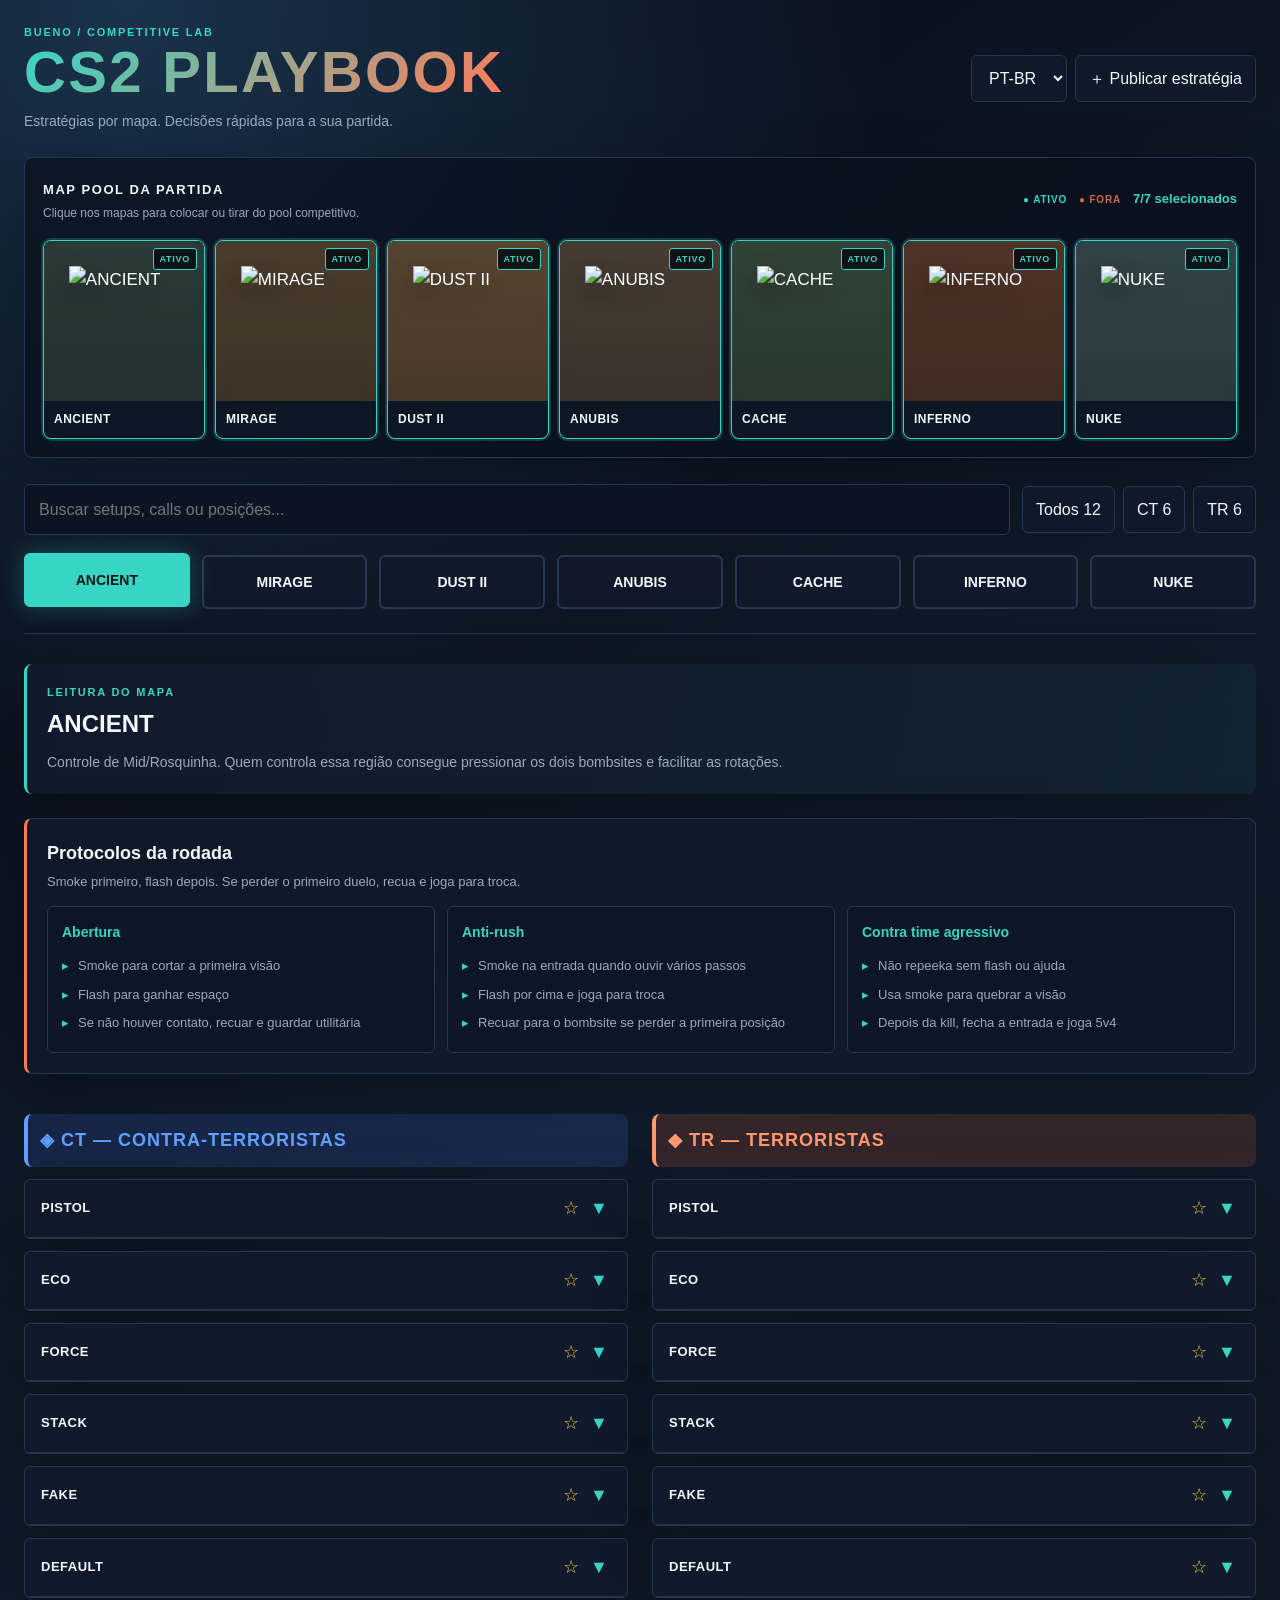
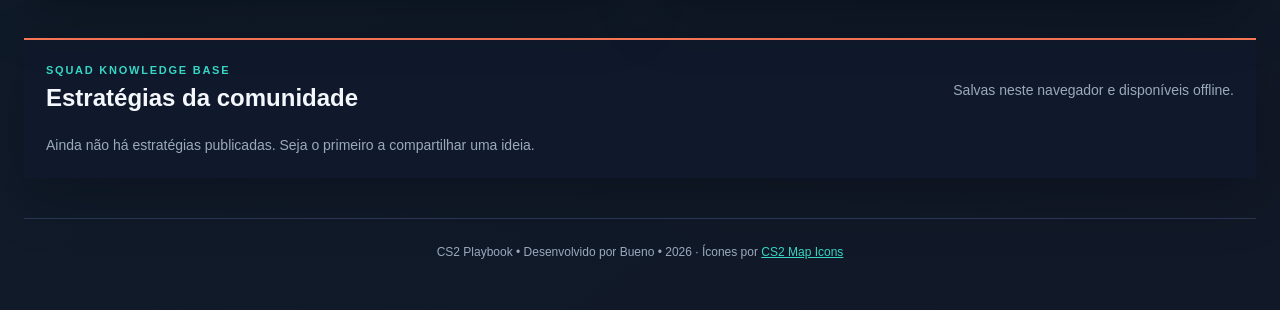
==== commit d9e031c4: "Adicionar protocolos anti-rush e reacoes" ====
--- a/cs2-playbook.html
+++ b/cs2-playbook.html
@@ -351,7 +351,7 @@
         .modal-actions { display: flex; justify-content: flex-end; gap: 8px; }
         @media (max-width: 600px) { .container { padding: 16px; } .map-selector { grid-template-columns: repeat(2, 1fr); } .topbar { align-items: flex-start; } }
     </style>
-    <link rel="stylesheet" href="style.css">
+    <link rel="stylesheet" href="style.css?v=mobile-scroll-1">
 </head>
 <body>
     <div class="container">
@@ -1151,80 +1151,80 @@
             },
             nuke: {
                 name: 'NUKE',
-                mainPoints: 'Nuke depende muito de controle de Outside e das rotações verticais. É um mapa naturalmente mais favorável ao CT, então o TR precisa conquistar espaço sem perder jogadores gratuitamente.',
+                mainPoints: 'Nuke depende muito do controle de Fora e das rotações verticais. É um mapa naturalmente mais favorável ao CT, então o TR precisa conquistar espaço sem perder jogadores de graça.',
                 ct: {
                     pistol: {
-                        setup: '1 Outside + 2 Ramp + 2 A/Hut',
-                        points: [
-                            'Outside pega informação',
-                            'Ramp controla acesso ao Lower',
+                        setup: '1 Fora + 2 Rampa + 2 A/Casinha',
+                        points: [
+                            'Fora pega informação',
+                            'Rampa controla acesso ao Miolo',
                             '2 jogadores protegem A',
-                            'Evitar avançar demais Outside'
+                            'Evitar avançar demais na Fora'
                         ]
                     },
                     eco: {
-                        setup: 'Stack Ramp',
-                        points: [
-                            '4 Ramp',
-                            '1 Outside',
+                        setup: 'Stack Rampa',
+                        points: [
+                            '4 Rampa',
+                            '1 Fora',
                             'Esperar entrada',
                             'Jogar em curta distância'
                         ]
                     },
                     force: {
-                        setup: 'Agressão Outside',
-                        points: [
-                            '3 Outside',
-                            '1 Ramp',
+                        setup: 'Agressão na Fora',
+                        points: [
+                            '3 Fora',
+                            '1 Rampa',
                             '1 A',
                             'Procurar primeira kill',
                             'Recuar'
                         ]
                     },
                     stack: {
-                        setup: '5 Ramp',
-                        points: [
-                            'Todos Ramp',
+                        setup: '5 Rampa',
+                        points: [
+                            'Todos Rampa',
                             'Esperar descida',
                             'Primeiro contato → todos atacam',
-                            'Excelente contra execução Lower'
+                            'Excelente contra execução no Miolo'
                         ]
                     },
                     fake: {
-                        setup: 'Gamble Lower',
-                        points: [
-                            '4 jogadores preparados para Lower',
+                        setup: 'Gamble Miolo',
+                        points: [
+                            '4 jogadores preparados para o Miolo',
                             '1 A',
-                            'Se TR demonstrar Outside/Ramp, ajustar',
-                            'Objetivo é fazer o TR acreditar que Lower está aberto'
+                            'Se TR demonstrar Fora/Rampa, ajustar',
+                            'Objetivo é fazer o TR acreditar que o Miolo está aberto'
                         ]
                     },
                     default: {
-                        setup: '1 Outside + 2 A + 2 Ramp/Lower',
-                        points: [
-                            'Outside busca informação',
-                            'Ramp controla descida',
-                            'A segura Hut/Squeaky',
-                            'Não dar pick gratuito Outside'
+                        setup: '1 Fora + 2 A + 2 Rampa/Miolo',
+                        points: [
+                            'Fora busca informação',
+                            'Rampa controla a descida',
+                            'A segura Casinha/Porta amarela',
+                            'Não dar pick de graça na Fora'
                         ]
                     }
                 },
                 tr: {
                     pistol: {
-                        setup: '3 Outside + 2 Ramp',
-                        points: [
-                            'Tomar Outside',
-                            'Entrar Secret',
+                        setup: '3 Fora + 2 Rampa',
+                        points: [
+                            'Tomar a Fora',
+                            'Entrar no Sicrit',
                             'Descer B',
                             'Plantar',
                             '1 jogador fica controlando rotação'
                         ],
-                        call: 'Outside → Secret → B'
+                        call: 'Fora → Sicrit → B'
                     },
                     eco: {
-                        setup: 'Rush Ramp',
-                        points: [
-                            '5 Ramp',
+                        setup: 'Rush Rampa',
+                        points: [
+                            '5 Rampa',
                             'Flash',
                             'Descer juntos',
                             'Buscar kills',
@@ -1232,18 +1232,18 @@
                         ]
                     },
                     force: {
-                        setup: 'Fast Outside',
-                        points: [
-                            '3 Outside',
-                            '2 Hut',
-                            'Tomar Secret',
+                        setup: 'Fast Fora',
+                        points: [
+                            '3 Fora',
+                            '2 Casinha',
+                            'Tomar o Sicrit',
                             'Fazer split B'
                         ]
                     },
                     stack: {
-                        setup: '5 Ramp',
-                        points: [
-                            'Todos Ramp',
+                        setup: '5 Rampa',
+                        points: [
+                            'Todos Rampa',
                             'Flash',
                             'Entrar juntos',
                             'Primeiro jogador abre',
@@ -1251,23 +1251,23 @@
                         ]
                     },
                     fake: {
-                        setup: 'Fake Outside → A',
-                        points: [
-                            '3 Outside',
-                            '2 Hut/Squeaky',
+                        setup: 'Fake Fora → A',
+                        points: [
+                            '3 Fora',
+                            '2 Casinha/Porta amarela',
                             'Fazer CTs acreditarem em B',
-                            'Recuar Secret',
-                            'Entrar A pelo Hut/Squeaky'
+                            'Recuar pelo Sicrit',
+                            'Entrar A pela Casinha/Porta amarela'
                         ]
                     },
                     default: {
-                        setup: '3 Outside + 1 Ramp + 1 Lobby',
-                        points: [
-                            'Outside busca controle',
-                            'Ramp busca informação',
-                            'Lobby mantém pressão A'
-                        ],
-                        executions: ['Outside → Secret → B', 'Ramp → B', 'Fake B → A']
+                        setup: '3 Fora + 1 Rampa + 1 Terra',
+                        points: [
+                            'Fora busca controle',
+                            'Rampa busca informação',
+                            'Terra mantém pressão A'
+                        ],
+                        executions: ['Fora → Sicrit → B', 'Rampa → B', 'Fake B → A']
                     }
                 }
             }
@@ -1289,10 +1289,15 @@
         const mapTones = { ancient: '#34453f', mirage: '#5a4834', dust2: '#695137', anubis: '#55473a', cache: '#3b503f', inferno: '#603c2d', nuke: '#3d5154' };
         const ptCallouts = {
             ancient: { Donut: 'Rosquinha', Cave: 'Escuro' },
-            mirage: { Underpass: 'Caverna', Connector: 'Liga', Window: 'Janela' },
+            mirage: { Underpass: 'Caverna', Connector: 'Liga', Window: 'Janela', Apps: 'Varanda' },
             dust2: { Long: 'Varanda', Cat: 'Rampa', Short: 'Rampa' },
             cache: { Highway: 'Xaromba' }
         };
+        const mapProtocols = Object.fromEntries(Object.keys(playbook).map(map => [map, [
+            { title: 'Abertura', steps: ['Smoke para cortar a primeira visão', 'Flash para ganhar espaço', 'Se não houver contato, recuar e guardar utilitária'] },
+            { title: 'Anti-rush', steps: ['Smoke na entrada quando ouvir vários passos', 'Flash por cima e joga para troca', 'Recuar para o bombsite se perder a primeira posição'] },
+            { title: 'Contra time agressivo', steps: ['Não repeeka sem flash ou ajuda', 'Usa smoke para quebrar a visão', 'Depois da kill, fecha a entrada e joga 5v4'] }
+        ]]));
         const text = value => {
             let result = String(value);
             if (state.language === 'pt') {
@@ -1328,9 +1333,13 @@
             return `<div class="strategy-card ${favorites.has(id) ? 'favorite' : ''}" data-side="${side}" data-search="${text([strategyType, strategyData.setup, ...(strategyData.points || [])].join(' ')).toLowerCase()}"><div class="strategy-header" data-toggle><span class="strategy-type">${strategyType.toUpperCase()}</span><span class="strategy-meta"><button class="favorite-btn" data-favorite="${id}" type="button" aria-label="Favoritar">${favorites.has(id) ? '★' : '☆'}</button><span class="strategy-toggle">▼</span></span></div><div class="strategy-content">${content}</div></div>`;
         }
 
+        function renderProtocols(protocols) {
+            return `<section class="protocols-panel"><h2>Protocolos da rodada</h2><p class="protocols-hint">Smoke primeiro, flash depois. Se perder o primeiro duelo, recua e joga para troca.</p><div class="protocols-grid">${protocols.map(protocol => `<article class="protocol-card"><h3>${text(protocol.title)}</h3><ul class="bullet-list">${protocol.steps.map(step => `<li>${text(step)}</li>`).join('')}</ul></article>`).join('')}</div></section>`;
+        }
+
         function renderMap() {
             const mapData = playbook[state.map];
-            document.getElementById('content').innerHTML = `<div class="map-header"><div class="eyebrow">${state.language === 'en' ? 'Map read' : state.language === 'es' ? 'Lectura del mapa' : 'Leitura do mapa'}</div><div class="map-name">${mapLabels[state.map][state.language]}</div><div class="map-info">${text(mapData.mainPoints)}</div></div><div class="strategies-container"><div class="side-strategies"><div class="side-header ct-header">◈ CT — ${t('ct')}</div>${strategyTypes.map(type => createStrategyCard('ct', type, mapData.ct[type])).join('')}</div><div class="side-strategies"><div class="side-header tr-header">◆ TR — ${t('tr')}</div>${strategyTypes.map(type => createStrategyCard('tr', type, mapData.tr[type])).join('')}</div></div>`;
+            document.getElementById('content').innerHTML = `<div class="map-header"><div class="eyebrow">${state.language === 'en' ? 'Map read' : state.language === 'es' ? 'Lectura del mapa' : 'Leitura do mapa'}</div><div class="map-name">${mapLabels[state.map][state.language]}</div><div class="map-info">${text(mapData.mainPoints)}</div></div>${renderProtocols(mapProtocols[state.map])}<div class="strategies-container"><div class="side-strategies"><div class="side-header ct-header">◈ CT — ${t('ct')}</div>${strategyTypes.map(type => createStrategyCard('ct', type, mapData.ct[type])).join('')}</div><div class="side-strategies"><div class="side-header tr-header">◆ TR — ${t('tr')}</div>${strategyTypes.map(type => createStrategyCard('tr', type, mapData.tr[type])).join('')}</div></div>`;
             document.querySelectorAll('[data-toggle]').forEach(header => header.addEventListener('click', event => { if (event.target.closest('[data-favorite]')) return; header.nextElementSibling.classList.toggle('open'); header.querySelector('.strategy-toggle').classList.toggle('open'); }));
             document.querySelectorAll('[data-favorite]').forEach(button => button.addEventListener('click', () => { const id = button.dataset.favorite; favorites.has(id) ? favorites.delete(id) : favorites.add(id); localStorage.setItem('cs2-favorites', JSON.stringify([...favorites])); renderMap(); applyFilters(); }));
             applyFilters();
--- a/style.css
+++ b/style.css
@@ -48,6 +48,13 @@
 .map-name { margin:3px 0 8px; font-size:24px; font-weight:700; }
 .map-info { color:var(--text-secondary); font-size:14px; }
 .strategies-container { display:grid; grid-template-columns:1fr 1fr; gap:24px; margin-bottom:40px; }
+.protocols-panel { margin-bottom:40px; padding:20px; border:1px solid var(--border-color); border-left:3px solid var(--accent-red); border-radius:8px; background:rgba(17,26,44,.86); box-shadow:var(--shadow); }
+.protocols-panel h2 { margin-bottom:4px; font-size:18px; }
+.protocols-hint { margin:0 0 14px; color:var(--text-secondary); font-size:13px; }
+.protocols-grid { display:grid; grid-template-columns:repeat(3,1fr); gap:12px; }
+.protocol-card { min-width:0; padding:14px; border:1px solid var(--border-color); border-radius:6px; background:#0d1625; }
+.protocol-card h3 { margin:0 0 8px; color:var(--accent-blue); font-size:14px; }
+.protocol-card strong { color:var(--text-primary); }
 .side-strategies { display:flex; flex-direction:column; gap:12px; }
 .side-header { display:flex; align-items:center; gap:8px; padding:12px; border-radius:8px; font-size:18px; font-weight:700; letter-spacing:1px; text-transform:uppercase; }
 .ct-header { background:rgba(74,123,255,.15); color:var(--ct-color); border-left:4px solid var(--ct-color); }
@@ -88,5 +95,5 @@
 .empty-state-icon { margin-bottom:16px; font-size:48px; opacity:.5; }
 .footer { margin-top:40px; padding:24px; border-top:1px solid var(--border-color); color:var(--text-secondary); font-size:12px; text-align:center; }
 .footer a { color:var(--accent-blue); }
-@media (max-width:1024px) { .strategies-container { grid-template-columns:1fr; } .pool-grid { grid-template-columns:repeat(4,1fr); } }
-@media (max-width:600px) { .container { padding:16px; } h1 { font-size:36px; } .map-selector { grid-template-columns:repeat(2,1fr); } .pool-grid { grid-template-columns:repeat(2,1fr); } .pool-title { align-items:flex-start; flex-direction:column; } .pool-status { justify-content:flex-start; } .search { min-width:100%; } .strategies-container { gap:16px; } }
+@media (max-width:1024px) { .strategies-container { grid-template-columns:1fr; } .protocols-grid { grid-template-columns:1fr 1fr; } .pool-grid { grid-template-columns:repeat(4,1fr); } }
+@media (max-width:600px) { .container { padding:16px; } h1 { font-size:36px; } .map-selector { display:flex; grid-template-columns:none; gap:8px; margin:16px -16px 0; padding:4px 16px 10px; overflow-x:auto; overscroll-behavior-x:contain; scrollbar-width:thin; } .map-btn { flex:0 0 112px; min-height:48px; padding:10px 12px; } .pool-grid { grid-template-columns:repeat(2,1fr); } .pool-title { align-items:flex-start; flex-direction:column; } .pool-status { justify-content:flex-start; } .search { min-width:100%; } .strategies-container { gap:16px; } .protocols-grid { grid-template-columns:1fr; } }
